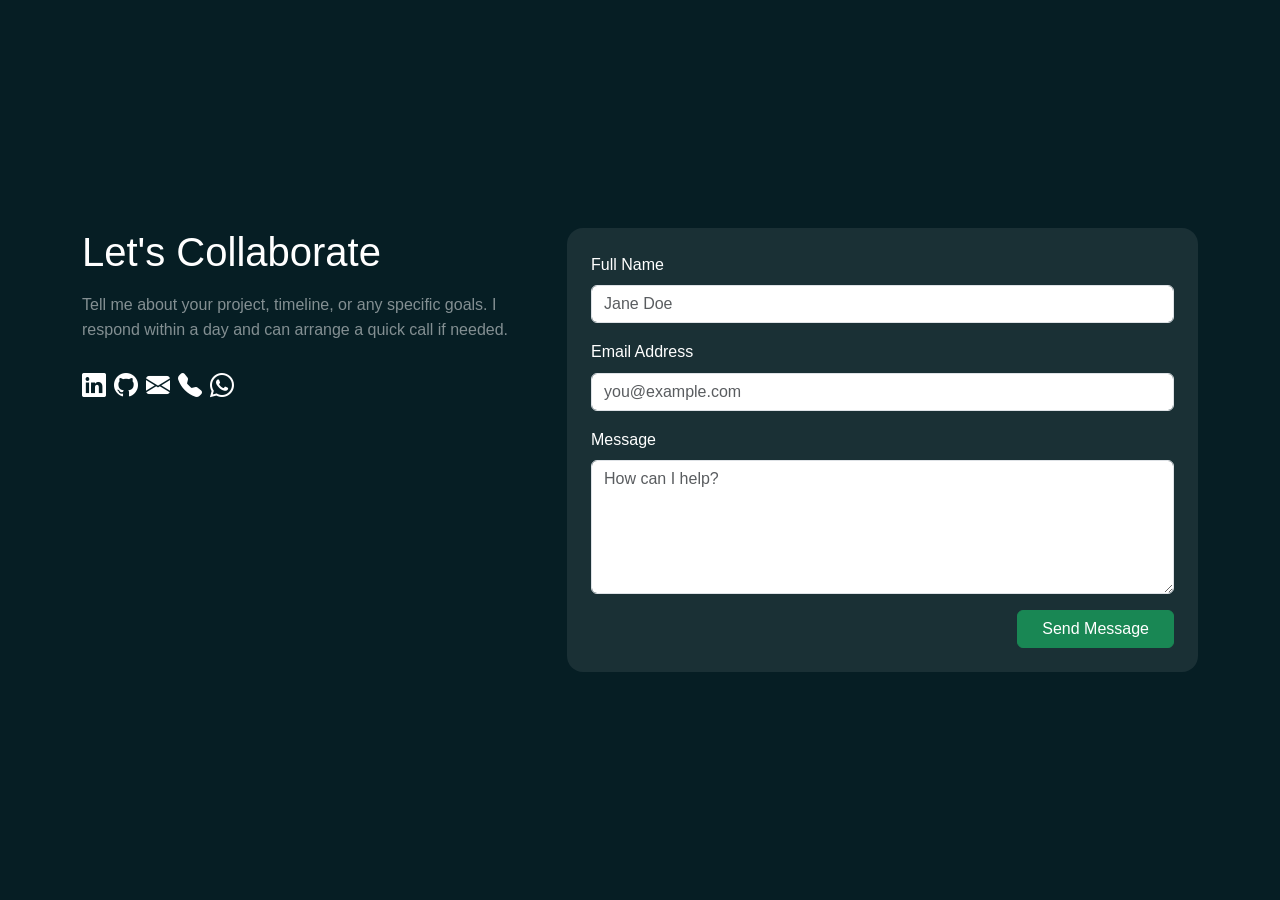
==== assets/contact_me.html @ d26e4d6d "Initial commit: Portfolio website with hero, about, skills, projects, and experience sections" ====
<!DOCTYPE html>
<html lang="en">

<head>
    <meta charset="UTF-8" />
    <meta name="viewport" content="width=device-width, initial-scale=1.0" />
    <title>Hire Me</title>
    <!-- Bootstrap CSS -->
    <link href="https://cdn.jsdelivr.net/npm/bootstrap@5.3.2/dist/css/bootstrap.min.css" rel="stylesheet">
    <!-- Font Awesome for icons -->
    <link rel="stylesheet" href="https://cdnjs.cloudflare.com/ajax/libs/font-awesome/6.4.0/css/all.min.css">
    <link href="https://fonts.googleapis.com/css2?family=Dancing+Script:wght@600&display=swap" rel="stylesheet">


    <!-- Custom CSS -->
    <link rel="stylesheet" href="css/style.css">
    <!-- linking custom fonts -->
    <link href="https://fonts.googleapis.com/css2?family=DM+Sans:wght@400;500;600;700&display=swap" rel="stylesheet">
    <link rel="stylesheet" href="https://cdn.jsdelivr.net/npm/bootstrap-icons@1.10.0/font/bootstrap-icons.css">
</head>

<body style="background-color: #061e24;">
    <div class="min-vh-100 d-flex align-items-center py-5">
        <div class="container">
            <div class="row g-5 text-white align-items-start">
                <div class="col-lg-5">
                    <h1 class="mb-3">Let's Collaborate</h1>
                    <p class="text-white-50 mb-4">Tell me about your project, timeline, or any specific goals. I respond within a day and can arrange a quick call if needed.</p>
                    <div class="d-flex flex-wrap align-items-center gap-2 fs-4">
                        <a href="https://www.linkedin.com/in/anyangu-majimbo-b30018235/" target="_blank" rel="noopener" class="text-white"><i class="bi bi-linkedin"></i></a>
                        <a href="https://github.com/anyangumajimbo" target="_blank" rel="noopener" class="text-white"><i class="bi bi-github"></i></a>
                        <a href="mailto:majimboanyangu50@gmail.com" class="text-white"><i class="bi bi-envelope-fill"></i></a>
                        <a href="tel:+33743624272" class="text-white"><i class="bi bi-telephone-fill"></i></a>
                        <a href="https://wa.me/33743624272" target="_blank" rel="noopener" class="text-white"><i class="bi bi-whatsapp"></i></a>
                    </div>
                </div>
                <div class="col-lg-7">
                    <form action="https://formspree.io/f/mdalnpbd" method="POST" class="p-4 rounded-4" style="background-color: rgba(255, 255, 255, 0.08);">
                        <div class="mb-3">
                            <label for="name" class="form-label">Full Name</label>
                            <input type="text" name="name" id="name" class="form-control" placeholder="Jane Doe" required>
                        </div>
                        <div class="mb-3">
                            <label for="email" class="form-label">Email Address</label>
                            <input type="email" name="email" id="email" class="form-control" placeholder="you@example.com" required>
                        </div>
                        <div class="mb-3">
                            <label for="message" class="form-label">Message</label>
                            <textarea name="message" id="message" rows="5" class="form-control" placeholder="How can I help?" required></textarea>
                        </div>
                        <div class="text-end">
                            <button type="submit" class="btn btn-success px-4">Send Message</button>
                        </div>
                    </form>
                </div>
            </div>
        </div>
    </div>
</body>

</html>
---- assets/css/style.css ----
/* Global variables and reset */
:root {
    --color-background: #f5f9fa;
    --color-surface: #ffffff;
    --color-text: #102329;
    --color-muted: #5f7178;
    --color-primary: #183036;
    --color-accent: #2d6a4f;
    --color-accent-light: #40916c;
    --color-border: rgba(16, 35, 41, 0.08);
    --color-section-alt: #f8f9fa;
    --color-footer: #061e24;
    --color-footer-bottom: #02191e;
    --gradient-hero: linear-gradient(rgba(24, 48, 54, 0.85), rgba(24, 48, 54, 0.85));
    --hero-image: url('https://images.unsplash.com/photo-1517694712202-14dd9538aa97?w=1600');
    --transition-base: all 0.3s ease;
    --max-content-width: 1140px;
}

* {
    box-sizing: border-box;
}

body {
    margin: 0;
    font-family: 'Inter', 'Segoe UI', Tahoma, sans-serif;
    background-color: var(--color-background);
    color: var(--color-text);
    line-height: 1.6;
    transition: var(--transition-base);
}

body.dark-theme {
    background-color: #071017;
    color: #d7e6ea;
    --color-surface: rgba(10, 20, 27, 0.9);
    --color-border: rgba(255, 255, 255, 0.08);
    --color-muted: #9ab6bc;
    --color-section-alt: rgba(4, 12, 17, 0.92);
    --color-footer: #01090f;
    --color-footer-bottom: #000509;
}

a {
    color: inherit;
    text-decoration: none;
    transition: color 0.2s ease;
}

a:hover,
.nav-link:hover {
    color: var(--color-accent-light);
}

img {
    max-width: 100%;
    display: block;
}

section {
    transition: background-color 0.2s ease;
}

.section-alt {
    background-color: var(--color-section-alt);
}

/* Theme toggle */
.theme-icon {
    position: fixed;
    top: 20px;
    right: 20px;
    display: flex;
    align-items: center;
    justify-content: center;
    width: 48px;
    height: 48px;
    border-radius: 50%;
    background: var(--color-surface);
    border: 1px solid var(--color-border);
    cursor: pointer;
    box-shadow: 0 8px 20px rgba(0, 0, 0, 0.08);
    z-index: 1100;
    transition: var(--transition-base);
}

.theme-icon .sun,
.theme-icon .moon {
    font-size: 1.15rem;
    transition: opacity 0.3s ease, transform 0.3s ease;
}

.theme-icon .moon {
    position: absolute;
    opacity: 0;
    transform: translateY(8px);
}

#theme-toggle:checked + .theme-icon .sun {
    opacity: 0;
    transform: translateY(-8px);
}

#theme-toggle:checked + .theme-icon .moon {
    opacity: 1;
    transform: translateY(0);
}

body.dark-theme .theme-icon {
    border-color: rgba(255, 255, 255, 0.08);
    box-shadow: 0 12px 24px rgba(0, 0, 0, 0.4);
}

/* Navbar */
.navbar-wrapper {
    position: sticky;
    top: 0;
    z-index: 1000;
    background: var(--color-surface);
    border-bottom: 1px solid var(--color-border);
    box-shadow: 0 6px 20px rgba(12, 24, 32, 0.08);
}

.navbar-wrapper .container {
    position: relative;
    padding-top: 0.9rem;
    padding-bottom: 0.9rem;
    max-width: var(--max-content-width);
}

.navbar-brand {
    font-family: 'Dancing Script', cursive;
    font-size: 1.8rem;
    color: var(--color-primary);
}

.hamburger {
    display: flex;
    align-items: center;
    justify-content: center;
    width: 44px;
    height: 44px;
    border-radius: 50%;
    cursor: pointer;
    color: var(--color-primary);
    transition: var(--transition-base);
}

.hamburger:hover {
    background: rgba(45, 106, 79, 0.08);
    color: var(--color-accent);
}

.nav-links {
    display: none;
    position: absolute;
    top: calc(100% + 12px);
    right: 0;
    background: var(--color-surface);
    border: 1px solid var(--color-border);
    border-radius: 16px;
    box-shadow: 0 20px 45px rgba(0, 0, 0, 0.12);
    padding: 1rem 1.2rem;
    min-width: 220px;
}

.nav-links ul {
    padding-left: 0;
    margin: 0;
    list-style: none;
}

.nav-links .nav-link {
    color: var(--color-text);
    font-weight: 500;
    position: relative;
}

.nav-links .nav-link::after {
    content: '';
    position: absolute;
    left: 0;
    bottom: -6px;
    width: 0;
    height: 2px;
    background: var(--color-accent);
    transition: width 0.2s ease;
}

.nav-links .nav-link:hover::after,
.nav-links .nav-link.active::after {
    width: 60%;
}

.nav-links .btn {
    font-weight: 600;
    border-radius: 999px;
    padding: 0.45rem 1.4rem;
}

/* Navbar styling for bright sections */
.navbar-wrapper.navbar-bright-section {
    background: var(--color-accent-light);
    border-bottom-color: rgba(255, 255, 255, 0.1);
    box-shadow: 0 6px 20px rgba(0, 0, 0, 0.15);
}

.navbar-wrapper.navbar-bright-section .navbar-brand,
.navbar-wrapper.navbar-bright-section .hamburger,
.navbar-wrapper.navbar-bright-section .nav-link {
    color: white;
}

.navbar-wrapper.navbar-bright-section .nav-link::after {
    background: rgba(255, 255, 255, 0.6);
}

.navbar-wrapper.navbar-bright-section .nav-link:hover,
.navbar-wrapper.navbar-bright-section .nav-link:hover::after {
    color: rgba(255, 255, 255, 0.9);
}

#nav-toggle:checked + nav .nav-links {
    display: block;
}

@media (min-width: 992px) {
    .hamburger {
        display: none;
    }

    .nav-links {
        position: static;
        display: block !important;
        background: transparent;
        border: none;
        box-shadow: none;
        padding: 0;
        min-width: initial;
    }

    .nav-links ul {
        flex-direction: row !important;
        gap: 1rem;
    }
}

/* Hero */
.hero {
    background: var(--gradient-hero), var(--hero-image) center center / cover no-repeat;
    min-height: 100vh;
    padding: 6rem 0;
    color: #ffffff;
}

.hero .container {
    max-width: var(--max-content-width);
}

.hero h3 {
    font-size: 2rem;
}

.hero p {
    max-width: 640px;
}

.animated-words {
  position: relative;
  height: 50px;
  overflow: hidden;
}

.animated-words .word {
  font-family: monospace;
  font-size: 2rem;
  font-weight: 700;
  color: var(--text-color, white);
  text-shadow: 0 0 8px #00c896, 0 0 16px #00c896, 0 0 24px #00c896;
  position: absolute;
  width: 100%;
  opacity: 0;
  transform: translateY(100%);
  animation: slideWords 15s infinite;
}

.animated-words .word:nth-child(1) {
  animation-delay: 0s;
}

.animated-words .word:nth-child(2) {
  animation-delay: 3s;
}

.animated-words .word:nth-child(3) {
  animation-delay: 6s;
}

.animated-words .word:nth-child(4) {
  animation-delay: 9s;
}

.animated-words .word:nth-child(5) {
  animation-delay: 12s;
}

@keyframes slideWords {
  0% {
    opacity: 0;
    transform: translateY(100%);
  }

  10% {
    opacity: 1;
    transform: translateY(0);
  }

  20% {
    opacity: 1;
    transform: translateY(0);
  }

  30% {
    opacity: 0;
    transform: translateY(-100%);
  }

  100% {
    opacity: 0;
    transform: translateY(-100%);
  }
}

@media (max-width: 768px) {
    .animated-words {
        text-align: left !important;
    }
}

.btn-hire-me {
    background: var(--color-accent);
    border: none;
    color: #ffffff !important;
    border-radius: 999px;
    padding: 0.75rem 1.8rem;
    font-weight: 600;
    box-shadow: 0 18px 45px rgba(45, 106, 79, 0.28);
    transition: transform 0.2s ease, box-shadow 0.2s ease;
}

.btn-hire-me:hover {
    transform: translateY(-3px);
    box-shadow: 0 20px 50px rgba(45, 106, 79, 0.35);
}

.transparent-btn {
    border-radius: 999px;
    padding: 0.75rem 1.8rem;
    border: 2px solid rgba(255, 255, 255, 0.65);
    color: #ffffff;
    font-weight: 600;
    transition: var(--transition-base);
}

.transparent-btn:hover {
    background: rgba(255, 255, 255, 0.15);
}

.location-badge {
    background: rgba(255, 255, 255, 0.18);
    border: 1px solid rgba(255, 255, 255, 0.24);
    border-radius: 16px;
    max-width: 360px;
    margin: 0 auto;
    color: #ffffff;
}

.backdrop-blur {
    backdrop-filter: blur(16px);
}

/* About */
.about-image-wrapper {
    background: var(--color-surface);
    border: 1px solid var(--color-border);
    border-radius: 24px;
    box-shadow: 0 12px 35px rgba(12, 24, 32, 0.08);
}

.about-profile-image {
  border-radius: 50%;
  width: 100%;
  max-width: 300px;
  height: 300px;
  object-fit: cover;
  box-shadow: 0 10px 40px rgba(0, 0, 0, 0.1);
  display: block;
  margin: 0 auto;
}

/* Cards */
.education-card,
.skills-card,
.project-card,
.experience-card,
.language-card,
.location-badge,
.about-image-wrapper {
    transition: var(--transition-base);
}

.education-card,
.skills-card,
.project-card,
.experience-card,
.language-card {
    background: var(--color-surface);
    border-radius: 20px;
    border: 1px solid var(--color-border);
    box-shadow: 0 16px 45px rgba(12, 24, 32, 0.08);
}

.education-card:hover,
.skills-card:hover,
.project-card:hover,
.experience-card:hover,
.language-card:hover {
    transform: translateY(-6px);
    box-shadow: 0 24px 55px rgba(12, 24, 32, 0.12);
}

.small {
    color: var(--color-muted) !important;
}

/* Skills */
.progress {
    height: 8px;
    background: rgba(45, 106, 79, 0.08);
    border-radius: 999px;
    overflow: hidden;
}

.progress-bar {
    border-radius: 999px;
}

.progress-90 { width: 90%; }
.progress-88 { width: 88%; }
.progress-85 { width: 85%; }
.progress-78 { width: 78%; }
.progress-75 { width: 75%; }
.progress-73 { width: 73%; }
.progress-72 { width: 72%; }
.progress-70 { width: 70%; }

.skill-tags {
    display: flex;
    flex-wrap: wrap;
    gap: 0.6rem;
}

.skill-tags .badge {
    background: rgba(45, 106, 79, 0.1) !important;
    color: var(--color-primary);
    padding: 0.45rem 0.9rem;
    border-radius: 999px;
    font-weight: 500;
}

/* Projects */
.project-card .badge {
    font-weight: 600;
    padding: 0.35rem 0.7rem;
    border-radius: 999px;
}

.project-card h4,
.project-card p {
    color: var(--color-text);
}

/* Experience */
.experience-card {
    border-left: 6px solid rgba(45, 106, 79, 0.2);
}

/* Languages */
.language-card {
    text-align: center;
}

.language-card i {
    display: inline-block;
    margin-bottom: 1rem;
}

/* CTA */
.cta-section {
    background-color: #2d6a4f;
    color: #ffffff;
}

body.dark-theme .cta-section {
    background-color: rgba(45, 106, 79, 0.85);
}

/* Footer */
.footer {
    background-color: var(--color-footer);
}

.footer-bottom {
    background-color: var(--color-footer-bottom);
}

.footer h4,
.footer p,
.footer a {
    color: #ffffff;
    opacity: 0.92;
}

.footer .social-icons a {
    transition: transform 0.2s ease, opacity 0.2s ease;
}

.footer .social-icons a:hover {
    transform: translateY(-4px);
    opacity: 1;
}

/* Utilities */
ul {
    padding-left: 1.2rem;
}

@media (max-width: 991.98px) {
    .hero {
        padding: 5rem 0 4rem;
        text-align: center;
    }

    .hero .container {
        text-align: center;
    }

    .location-badge {
        margin-top: 2rem;
    }
}

@media (max-width: 575.98px) {
    .theme-icon {
        top: 16px;
        right: 16px;
        width: 42px;
        height: 42px;
    }

    .hero {
        padding-top: 4.5rem;
    }

    .nav-links {
        width: calc(100vw - 3rem);
    }
}

/* Dark theme specific adjustments */
body.dark-theme .navbar-wrapper {
    background: rgba(7, 18, 24, 0.92);
    box-shadow: 0 12px 30px rgba(0, 0, 0, 0.45);
}

body.dark-theme .nav-links {
    background: rgba(5, 15, 21, 0.98);
    border-color: rgba(255, 255, 255, 0.08);
}

body.dark-theme .nav-link {
    color: #d7e6ea;
}

body.dark-theme .education-card,
body.dark-theme .skills-card,
body.dark-theme .project-card,
body.dark-theme .experience-card,
body.dark-theme .language-card {
    background: rgba(8, 18, 24, 0.92);
    box-shadow: 0 20px 45px rgba(0, 0, 0, 0.42);
}

body.dark-theme .skill-tags .badge {
    background: rgba(64, 145, 108, 0.22) !important;
    color: #d7e6ea;
}

body.dark-theme .small,
body.dark-theme .text-muted {
    color: #a5bdc2 !important;
}
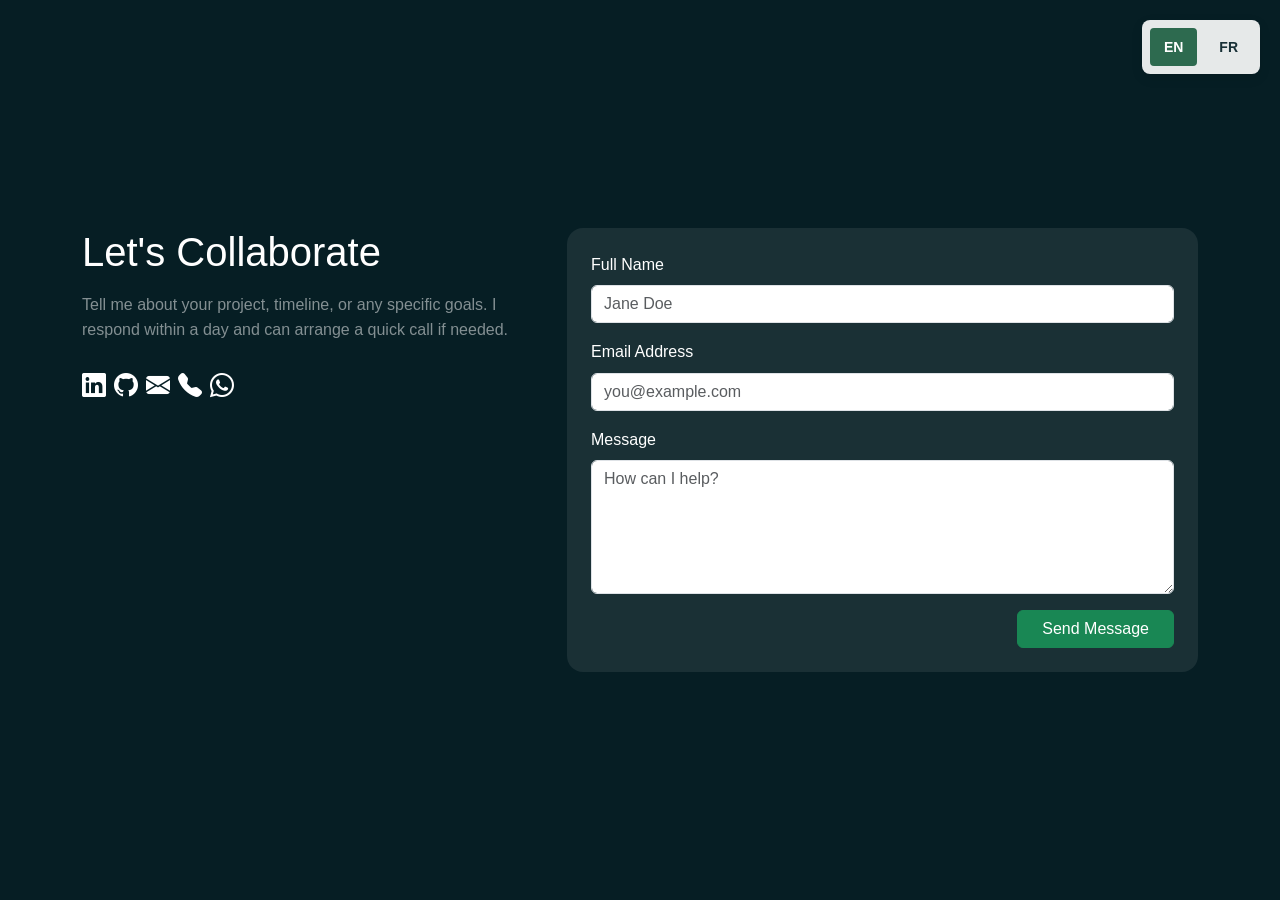
==== commit 8fe64677: "feat: finalize French translation for all portfolio sections with language toggle and persistent pre" ====
--- a/assets/contact_me.html
+++ b/assets/contact_me.html
@@ -1,61 +1,258 @@
-<!DOCTYPE html>
+<!doctype html>
 <html lang="en">
-
-<head>
+  <head>
     <meta charset="UTF-8" />
     <meta name="viewport" content="width=device-width, initial-scale=1.0" />
     <title>Hire Me</title>
     <!-- Bootstrap CSS -->
-    <link href="https://cdn.jsdelivr.net/npm/bootstrap@5.3.2/dist/css/bootstrap.min.css" rel="stylesheet">
+    <link
+      href="https://cdn.jsdelivr.net/npm/bootstrap@5.3.2/dist/css/bootstrap.min.css"
+      rel="stylesheet"
+    />
     <!-- Font Awesome for icons -->
-    <link rel="stylesheet" href="https://cdnjs.cloudflare.com/ajax/libs/font-awesome/6.4.0/css/all.min.css">
-    <link href="https://fonts.googleapis.com/css2?family=Dancing+Script:wght@600&display=swap" rel="stylesheet">
-
+    <link
+      rel="stylesheet"
+      href="https://cdnjs.cloudflare.com/ajax/libs/font-awesome/6.4.0/css/all.min.css"
+    />
+    <link
+      href="https://fonts.googleapis.com/css2?family=Dancing+Script:wght@600&display=swap"
+      rel="stylesheet"
+    />
 
     <!-- Custom CSS -->
-    <link rel="stylesheet" href="css/style.css">
+    <link rel="stylesheet" href="css/style.css" />
     <!-- linking custom fonts -->
-    <link href="https://fonts.googleapis.com/css2?family=DM+Sans:wght@400;500;600;700&display=swap" rel="stylesheet">
-    <link rel="stylesheet" href="https://cdn.jsdelivr.net/npm/bootstrap-icons@1.10.0/font/bootstrap-icons.css">
-</head>
-
-<body style="background-color: #061e24;">
+    <link
+      href="https://fonts.googleapis.com/css2?family=DM+Sans:wght@400;500;600;700&display=swap"
+      rel="stylesheet"
+    />
+    <link
+      rel="stylesheet"
+      href="https://cdn.jsdelivr.net/npm/bootstrap-icons@1.10.0/font/bootstrap-icons.css"
+    />
+    <!-- Language Switcher -->
+    <style>
+      .language-switcher {
+        position: fixed;
+        top: 20px;
+        right: 20px;
+        z-index: 999;
+        display: flex;
+        gap: 8px;
+        background: rgba(255, 255, 255, 0.9);
+        padding: 8px;
+        border-radius: 8px;
+        box-shadow: 0 4px 12px rgba(0, 0, 0, 0.1);
+      }
+      .lang-btn {
+        padding: 6px 12px;
+        border: 2px solid transparent;
+        background: transparent;
+        color: #183036;
+        cursor: pointer;
+        border-radius: 4px;
+        font-weight: 600;
+        font-size: 14px;
+      }
+      .lang-btn.active {
+        background: #2d6a4f;
+        color: white;
+      }
+    </style>
+  </head>
+
+  <body style="background-color: #061e24">
+    <!-- Language Switcher -->
+    <div class="language-switcher">
+      <button
+        class="lang-btn active"
+        data-lang="en"
+        onclick="changeLanguage('en')"
+        title="English"
+      >
+        EN
+      </button>
+      <button
+        class="lang-btn"
+        data-lang="fr"
+        onclick="changeLanguage('fr')"
+        title="Français"
+      >
+        FR
+      </button>
+    </div>
     <div class="min-vh-100 d-flex align-items-center py-5">
-        <div class="container">
-            <div class="row g-5 text-white align-items-start">
-                <div class="col-lg-5">
-                    <h1 class="mb-3">Let's Collaborate</h1>
-                    <p class="text-white-50 mb-4">Tell me about your project, timeline, or any specific goals. I respond within a day and can arrange a quick call if needed.</p>
-                    <div class="d-flex flex-wrap align-items-center gap-2 fs-4">
-                        <a href="https://www.linkedin.com/in/anyangu-majimbo-b30018235/" target="_blank" rel="noopener" class="text-white"><i class="bi bi-linkedin"></i></a>
-                        <a href="https://github.com/anyangumajimbo" target="_blank" rel="noopener" class="text-white"><i class="bi bi-github"></i></a>
-                        <a href="mailto:majimboanyangu50@gmail.com" class="text-white"><i class="bi bi-envelope-fill"></i></a>
-                        <a href="tel:+33743624272" class="text-white"><i class="bi bi-telephone-fill"></i></a>
-                        <a href="https://wa.me/33743624272" target="_blank" rel="noopener" class="text-white"><i class="bi bi-whatsapp"></i></a>
-                    </div>
-                </div>
-                <div class="col-lg-7">
-                    <form action="https://formspree.io/f/mdalnpbd" method="POST" class="p-4 rounded-4" style="background-color: rgba(255, 255, 255, 0.08);">
-                        <div class="mb-3">
-                            <label for="name" class="form-label">Full Name</label>
-                            <input type="text" name="name" id="name" class="form-control" placeholder="Jane Doe" required>
-                        </div>
-                        <div class="mb-3">
-                            <label for="email" class="form-label">Email Address</label>
-                            <input type="email" name="email" id="email" class="form-control" placeholder="you@example.com" required>
-                        </div>
-                        <div class="mb-3">
-                            <label for="message" class="form-label">Message</label>
-                            <textarea name="message" id="message" rows="5" class="form-control" placeholder="How can I help?" required></textarea>
-                        </div>
-                        <div class="text-end">
-                            <button type="submit" class="btn btn-success px-4">Send Message</button>
-                        </div>
-                    </form>
-                </div>
+      <div class="container">
+        <div class="row g-5 text-white align-items-start">
+          <div class="col-lg-5">
+            <h1 class="mb-3" data-i18n="contact-title">Let's Collaborate</h1>
+            <p class="text-white-50 mb-4" data-i18n="contact-desc">
+              Tell me about your project, timeline, or any specific goals. I
+              respond within a day and can arrange a quick call if needed.
+            </p>
+            <div class="d-flex flex-wrap align-items-center gap-2 fs-4">
+              <a
+                href="https://www.linkedin.com/in/anyangu-majimbo-b30018235/"
+                target="_blank"
+                rel="noopener"
+                class="text-white"
+                ><i class="bi bi-linkedin"></i
+              ></a>
+              <a
+                href="https://github.com/anyangumajimbo"
+                target="_blank"
+                rel="noopener"
+                class="text-white"
+                ><i class="bi bi-github"></i
+              ></a>
+              <a href="mailto:majimboanyangu50@gmail.com" class="text-white"
+                ><i class="bi bi-envelope-fill"></i
+              ></a>
+              <a href="tel:+33743624272" class="text-white"
+                ><i class="bi bi-telephone-fill"></i
+              ></a>
+              <a
+                href="https://wa.me/33743624272"
+                target="_blank"
+                rel="noopener"
+                class="text-white"
+                ><i class="bi bi-whatsapp"></i
+              ></a>
             </div>
+          </div>
+          <div class="col-lg-7">
+            <form
+              action="https://formspree.io/f/mdalnpbd"
+              method="POST"
+              class="p-4 rounded-4"
+              style="background-color: rgba(255, 255, 255, 0.08)"
+            >
+              <div class="mb-3">
+                <label
+                  for="name"
+                  class="form-label"
+                  data-i18n="contact-form-name"
+                  >Full Name</label
+                >
+                <input
+                  type="text"
+                  name="name"
+                  id="name"
+                  class="form-control"
+                  data-placeholder="contact-form-name-placeholder"
+                  placeholder="Jane Doe"
+                  required
+                />
+              </div>
+              <div class="mb-3">
+                <label
+                  for="email"
+                  class="form-label"
+                  data-i18n="contact-form-email"
+                  >Email Address</label
+                >
+                <input
+                  type="email"
+                  name="email"
+                  id="email"
+                  class="form-control"
+                  data-placeholder="contact-form-email-placeholder"
+                  placeholder="you@example.com"
+                  required
+                />
+              </div>
+              <div class="mb-3">
+                <label
+                  for="message"
+                  class="form-label"
+                  data-i18n="contact-form-message"
+                  >Message</label
+                >
+                <textarea
+                  name="message"
+                  id="message"
+                  rows="5"
+                  class="form-control"
+                  data-placeholder="contact-form-message-placeholder"
+                  placeholder="How can I help?"
+                  required
+                ></textarea>
+              </div>
+              <div class="text-end">
+                <button
+                  type="submit"
+                  class="btn btn-success px-4"
+                  data-i18n="contact-form-submit"
+                >
+                  Send Message
+                </button>
+              </div>
+            </form>
+          </div>
         </div>
+      </div>
     </div>
-</body>
-
-</html>+    <script src="../assets/js/translations.js"></script>
+    <script>
+      // Language Switcher for Contact Page
+      (function () {
+        let currentLanguage =
+          localStorage.getItem("language-preference") || "en";
+
+        if (document.readyState === "loading") {
+          document.addEventListener("DOMContentLoaded", initializeLanguage);
+        } else {
+          initializeLanguage();
+        }
+
+        function initializeLanguage() {
+          setLanguage(currentLanguage);
+          updateLanguageSwitcher();
+        }
+
+        function setLanguage(lang) {
+          currentLanguage = lang;
+          localStorage.setItem("language-preference", lang);
+          updateAllTranslations(lang);
+          updateLanguageSwitcher();
+          document.documentElement.lang = lang;
+        }
+
+        function updateAllTranslations(lang) {
+          const elements = document.querySelectorAll("[data-i18n]");
+          elements.forEach((element) => {
+            const key = element.getAttribute("data-i18n");
+            if (translations && translations[lang] && translations[lang][key]) {
+              const text = translations[lang][key];
+              element.textContent = text;
+            }
+          });
+
+          // Update placeholders
+          const placeholderElements =
+            document.querySelectorAll("[data-placeholder]");
+          placeholderElements.forEach((element) => {
+            const key = element.getAttribute("data-placeholder");
+            if (translations && translations[lang] && translations[lang][key]) {
+              element.placeholder = translations[lang][key];
+            }
+          });
+        }
+
+        function updateLanguageSwitcher() {
+          const langButtons = document.querySelectorAll(".lang-btn");
+          langButtons.forEach((btn) => {
+            btn.classList.remove("active");
+            if (btn.getAttribute("data-lang") === currentLanguage) {
+              btn.classList.add("active");
+            }
+          });
+        }
+
+        window.changeLanguage = function (lang) {
+          setLanguage(lang);
+        };
+      })();
+    </script>
+  </body>
+</html>
--- a/assets/css/style.css
+++ b/assets/css/style.css
@@ -600,3 +600,64 @@
 body.dark-theme .text-muted {
     color: #a5bdc2 !important;
 }
+
+/* Language Switcher Styles */
+.language-switcher {
+    position: fixed;
+    top: 80px;
+    right: 20px;
+    z-index: 999;
+    display: flex;
+    gap: 8px;
+    background: rgba(255, 255, 255, 0.9);
+    padding: 8px;
+    border-radius: 8px;
+    box-shadow: 0 4px 12px rgba(0, 0, 0, 0.1);
+    transition: all 0.3s ease;
+}
+
+.language-switcher:hover {
+    box-shadow: 0 6px 16px rgba(0, 0, 0, 0.15);
+}
+
+.lang-btn {
+    padding: 6px 12px;
+    border: 2px solid transparent;
+    background: transparent;
+    color: #183036;
+    cursor: pointer;
+    border-radius: 4px;
+    font-weight: 600;
+    font-size: 14px;
+    transition: all 0.2s ease;
+}
+
+.lang-btn:hover {
+    background: rgba(45, 106, 79, 0.1);
+    color: #2d6a4f;
+}
+
+.lang-btn.active {
+    background: #2d6a4f;
+    color: white;
+    border-color: #2d6a4f;
+}
+
+body.dark-theme .language-switcher {
+    background: rgba(10, 20, 27, 0.95);
+    box-shadow: 0 4px 12px rgba(0, 0, 0, 0.3);
+}
+
+body.dark-theme .lang-btn {
+    color: #d7e6ea;
+}
+
+body.dark-theme .lang-btn:hover {
+    background: rgba(64, 145, 108, 0.2);
+    color: #40916c;
+}
+
+body.dark-theme .lang-btn.active {
+    background: #2d6a4f;
+    color: white;
+}
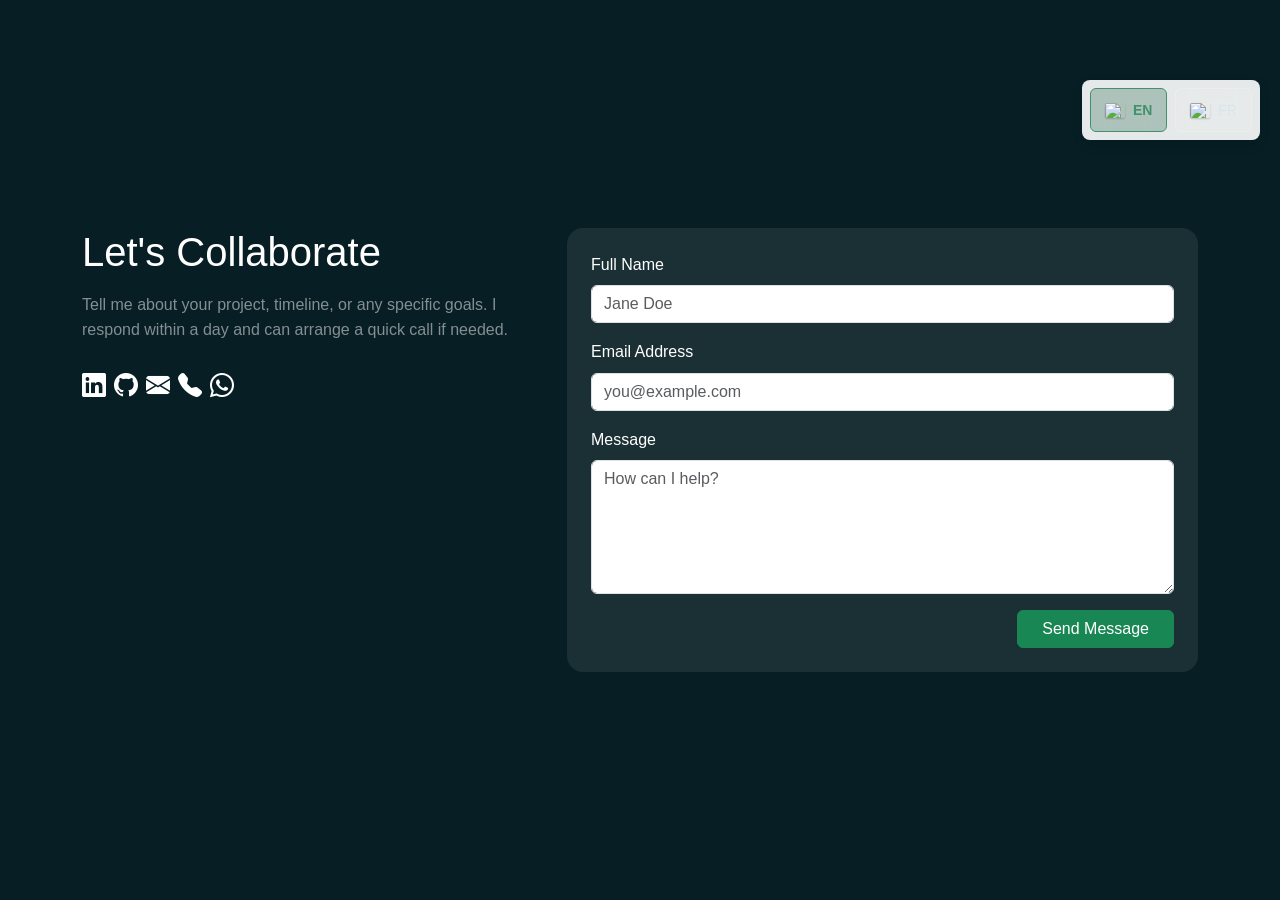
==== commit f2a519d4: "feat: upgrade language toggle with professional flag buttons and glassmorphism design" ====
--- a/assets/contact_me.html
+++ b/assets/contact_me.html
@@ -30,55 +30,18 @@
       rel="stylesheet"
       href="https://cdn.jsdelivr.net/npm/bootstrap-icons@1.10.0/font/bootstrap-icons.css"
     />
-    <!-- Language Switcher -->
-    <style>
-      .language-switcher {
-        position: fixed;
-        top: 20px;
-        right: 20px;
-        z-index: 999;
-        display: flex;
-        gap: 8px;
-        background: rgba(255, 255, 255, 0.9);
-        padding: 8px;
-        border-radius: 8px;
-        box-shadow: 0 4px 12px rgba(0, 0, 0, 0.1);
-      }
-      .lang-btn {
-        padding: 6px 12px;
-        border: 2px solid transparent;
-        background: transparent;
-        color: #183036;
-        cursor: pointer;
-        border-radius: 4px;
-        font-weight: 600;
-        font-size: 14px;
-      }
-      .lang-btn.active {
-        background: #2d6a4f;
-        color: white;
-      }
-    </style>
   </head>
 
   <body style="background-color: #061e24">
     <!-- Language Switcher -->
     <div class="language-switcher">
-      <button
-        class="lang-btn active"
-        data-lang="en"
-        onclick="changeLanguage('en')"
-        title="English"
-      >
-        EN
+      <button class="lang-btn active" data-lang="en" onclick="changeLanguage('en')" title="English">
+        <img src="https://flagcdn.com/w40/gb.png" alt="English flag">
+        <span>EN</span>
       </button>
-      <button
-        class="lang-btn"
-        data-lang="fr"
-        onclick="changeLanguage('fr')"
-        title="Français"
-      >
-        FR
+      <button class="lang-btn" data-lang="fr" onclick="changeLanguage('fr')" title="Français">
+        <img src="https://flagcdn.com/w40/fr.png" alt="French flag">
+        <span>FR</span>
       </button>
     </div>
     <div class="min-vh-100 d-flex align-items-center py-5">
--- a/assets/css/style.css
+++ b/assets/css/style.css
@@ -621,43 +621,61 @@
 }
 
 .lang-btn {
-    padding: 6px 12px;
-    border: 2px solid transparent;
-    background: transparent;
-    color: #183036;
+    display: flex;
+    align-items: center;
+    gap: 8px;
+    padding: 10px 14px;
+    border: 1px solid rgba(255,255,255,0.2);
+    background: rgba(255,255,255,0.05);
+    color: #d7e6ea;
     cursor: pointer;
-    border-radius: 4px;
-    font-weight: 600;
+    border-radius: 6px;
+    font-weight: 500;
     font-size: 14px;
     transition: all 0.2s ease;
+    backdrop-filter: blur(10px);
+}
+
+.lang-btn img {
+    width: 20px;
+    height: 15px;
+    border-radius: 2px;
+    box-shadow: 0 1px 2px rgba(0,0,0,0.2);
 }
 
 .lang-btn:hover {
-    background: rgba(45, 106, 79, 0.1);
-    color: #2d6a4f;
+    background: rgba(255,255,255,0.1);
+    border-color: rgba(45, 106, 79, 0.5);
+    color: #40916c;
 }
 
 .lang-btn.active {
-    background: #2d6a4f;
-    color: white;
-    border-color: #2d6a4f;
+    background: rgba(45, 106, 79, 0.3);
+    border-color: #40916c;
+    color: #40916c;
+    font-weight: 600;
 }
 
 body.dark-theme .language-switcher {
-    background: rgba(10, 20, 27, 0.95);
+    background: rgba(10, 20, 27, 0.7);
     box-shadow: 0 4px 12px rgba(0, 0, 0, 0.3);
+    backdrop-filter: blur(10px);
 }
 
 body.dark-theme .lang-btn {
     color: #d7e6ea;
+    background: rgba(255,255,255,0.05);
+    border-color: rgba(255,255,255,0.1);
 }
 
 body.dark-theme .lang-btn:hover {
-    background: rgba(64, 145, 108, 0.2);
+    background: rgba(64, 145, 108, 0.15);
+    border-color: rgba(64, 145, 108, 0.5);
     color: #40916c;
 }
 
 body.dark-theme .lang-btn.active {
-    background: #2d6a4f;
-    color: white;
-}
+    background: rgba(45, 106, 79, 0.3);
+    border-color: #40916c;
+    color: #40916c;
+}
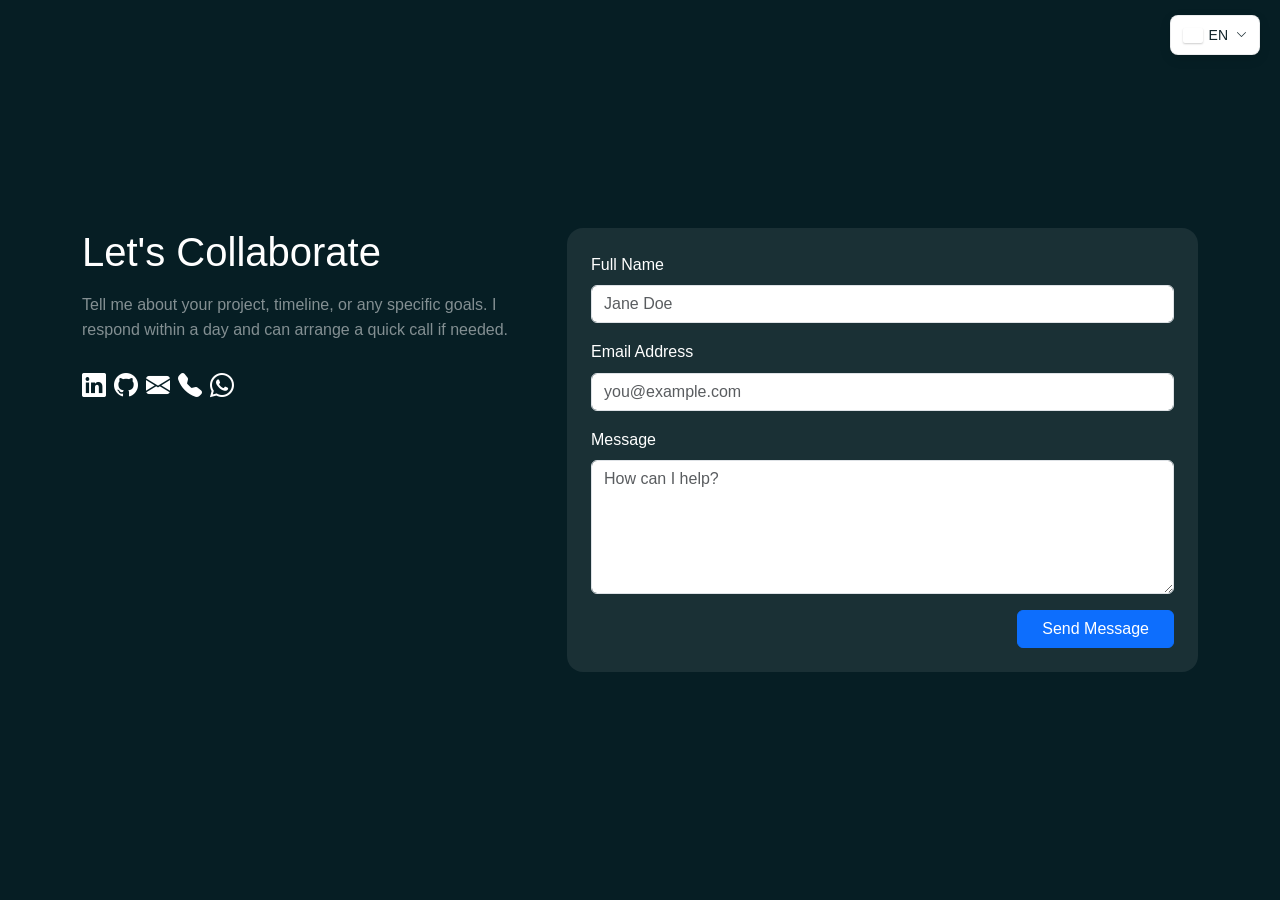
==== commit cdf5aa94: "refactor: redesign language switcher UI and update color scheme - Convert language switcher from inl" ====
--- a/assets/contact_me.html
+++ b/assets/contact_me.html
@@ -30,19 +30,33 @@
       rel="stylesheet"
       href="https://cdn.jsdelivr.net/npm/bootstrap-icons@1.10.0/font/bootstrap-icons.css"
     />
+
+    <style>
+  .language-switcher {
+    top: 15px;
+  }
+</style>
+
   </head>
 
   <body style="background-color: #061e24">
     <!-- Language Switcher -->
-    <div class="language-switcher">
-      <button class="lang-btn active" data-lang="en" onclick="changeLanguage('en')" title="English">
-        <img src="https://flagcdn.com/w40/gb.png" alt="English flag">
-        <span>EN</span>
+    <div class="language-switcher" id="language-switcher">
+      <button class="lang-toggle-btn" id="lang-toggle-btn">
+        <img src="https://flagcdn.com/w40/gb.png" alt="" id="lang-current-flag">
+        <span id="lang-current-label">EN</span>
+        <i class="bi bi-chevron-down lang-chevron"></i>
       </button>
-      <button class="lang-btn" data-lang="fr" onclick="changeLanguage('fr')" title="Français">
-        <img src="https://flagcdn.com/w40/fr.png" alt="French flag">
-        <span>FR</span>
-      </button>
+      <div class="lang-dropdown" id="lang-dropdown">
+        <button class="lang-option" data-lang="en">
+          <img src="https://flagcdn.com/w40/gb.png" alt="English">
+          <span>EN - English</span>
+        </button>
+        <button class="lang-option" data-lang="fr">
+          <img src="https://flagcdn.com/w40/fr.png" alt="Français">
+          <span>FR - Français</span>
+        </button>
+      </div>
     </div>
     <div class="min-vh-100 d-flex align-items-center py-5">
       <div class="container">
@@ -144,7 +158,7 @@
               <div class="text-end">
                 <button
                   type="submit"
-                  class="btn btn-success px-4"
+                  class="btn btn-primary px-4"
                   data-i18n="contact-form-submit"
                 >
                   Send Message
@@ -157,64 +171,81 @@
     </div>
     <script src="../assets/js/translations.js"></script>
     <script>
-      // Language Switcher for Contact Page
       (function () {
-        let currentLanguage =
-          localStorage.getItem("language-preference") || "en";
-
-        if (document.readyState === "loading") {
-          document.addEventListener("DOMContentLoaded", initializeLanguage);
+        const langData = {
+          en: { flag: 'https://flagcdn.com/w40/gb.png', label: 'EN' },
+          fr: { flag: 'https://flagcdn.com/w40/fr.png', label: 'FR' }
+        };
+
+        let currentLanguage = localStorage.getItem('language-preference') || 'en';
+
+        if (document.readyState === 'loading') {
+          document.addEventListener('DOMContentLoaded', init);
         } else {
-          initializeLanguage();
-        }
-
-        function initializeLanguage() {
+          init();
+        }
+
+        function init() {
           setLanguage(currentLanguage);
-          updateLanguageSwitcher();
+
+          const toggleBtn = document.getElementById('lang-toggle-btn');
+          const switcher = document.getElementById('language-switcher');
+
+          if (toggleBtn) {
+            toggleBtn.addEventListener('click', function (e) {
+              e.stopPropagation();
+              switcher.classList.toggle('open');
+            });
+          }
+
+          document.querySelectorAll('.lang-option').forEach(function (btn) {
+            btn.addEventListener('click', function () {
+              setLanguage(btn.getAttribute('data-lang'));
+              switcher.classList.remove('open');
+            });
+          });
+
+          document.addEventListener('click', function (e) {
+            if (switcher && !switcher.contains(e.target)) {
+              switcher.classList.remove('open');
+            }
+          });
         }
 
         function setLanguage(lang) {
           currentLanguage = lang;
-          localStorage.setItem("language-preference", lang);
+          localStorage.setItem('language-preference', lang);
           updateAllTranslations(lang);
-          updateLanguageSwitcher();
+          updateSwitcherUI();
           document.documentElement.lang = lang;
         }
 
         function updateAllTranslations(lang) {
-          const elements = document.querySelectorAll("[data-i18n]");
-          elements.forEach((element) => {
-            const key = element.getAttribute("data-i18n");
+          document.querySelectorAll('[data-i18n]').forEach(function (element) {
+            const key = element.getAttribute('data-i18n');
             if (translations && translations[lang] && translations[lang][key]) {
-              const text = translations[lang][key];
-              element.textContent = text;
+              element.textContent = translations[lang][key];
             }
           });
 
-          // Update placeholders
-          const placeholderElements =
-            document.querySelectorAll("[data-placeholder]");
-          placeholderElements.forEach((element) => {
-            const key = element.getAttribute("data-placeholder");
+          document.querySelectorAll('[data-placeholder]').forEach(function (element) {
+            const key = element.getAttribute('data-placeholder');
             if (translations && translations[lang] && translations[lang][key]) {
               element.placeholder = translations[lang][key];
             }
           });
         }
 
-        function updateLanguageSwitcher() {
-          const langButtons = document.querySelectorAll(".lang-btn");
-          langButtons.forEach((btn) => {
-            btn.classList.remove("active");
-            if (btn.getAttribute("data-lang") === currentLanguage) {
-              btn.classList.add("active");
-            }
-          });
-        }
-
-        window.changeLanguage = function (lang) {
-          setLanguage(lang);
-        };
+        function updateSwitcherUI() {
+          const flagEl = document.getElementById('lang-current-flag');
+          const labelEl = document.getElementById('lang-current-label');
+          if (flagEl) flagEl.src = langData[currentLanguage].flag;
+          if (labelEl) labelEl.textContent = langData[currentLanguage].label;
+
+          document.querySelectorAll('.lang-option').forEach(function (btn) {
+            btn.classList.toggle('active', btn.getAttribute('data-lang') === currentLanguage);
+          });
+        }
       })();
     </script>
   </body>
--- a/assets/css/style.css
+++ b/assets/css/style.css
@@ -4,9 +4,9 @@
     --color-surface: #ffffff;
     --color-text: #102329;
     --color-muted: #5f7178;
-    --color-primary: #183036;
-    --color-accent: #2d6a4f;
-    --color-accent-light: #40916c;
+    --color-primary: #1e3a5f;
+    --color-accent: #2563eb;
+    --color-accent-light: #3b82f6;
     --color-border: rgba(16, 35, 41, 0.08);
     --color-section-alt: #f8f9fa;
     --color-footer: #061e24;
@@ -21,8 +21,14 @@
     box-sizing: border-box;
 }
 
+html {
+    overflow-x: clip;
+}
+
 body {
     margin: 0;
+    overflow-x: clip;
+    max-width: 100%;
     font-family: 'Inter', 'Segoe UI', Tahoma, sans-serif;
     background-color: var(--color-background);
     color: var(--color-text);
@@ -67,20 +73,16 @@
 
 /* Theme toggle */
 .theme-icon {
-    position: fixed;
-    top: 20px;
-    right: 20px;
     display: flex;
     align-items: center;
     justify-content: center;
-    width: 48px;
-    height: 48px;
+    width: 40px;
+    height: 40px;
     border-radius: 50%;
     background: var(--color-surface);
     border: 1px solid var(--color-border);
     cursor: pointer;
-    box-shadow: 0 8px 20px rgba(0, 0, 0, 0.08);
-    z-index: 1100;
+    box-shadow: 0 4px 12px rgba(0, 0, 0, 0.06);
     transition: var(--transition-base);
 }
 
@@ -147,7 +149,7 @@
 }
 
 .hamburger:hover {
-    background: rgba(45, 106, 79, 0.08);
+    background: rgba(37, 99, 235, 0.08);
     color: var(--color-accent);
 }
 
@@ -215,6 +217,10 @@
     background: rgba(255, 255, 255, 0.6);
 }
 
+.navbar-wrapper.navbar-bright-section .nav-links .nav-link {
+    color: var(--color-text);
+}
+
 .navbar-wrapper.navbar-bright-section .nav-link:hover,
 .navbar-wrapper.navbar-bright-section .nav-link:hover::after {
     color: rgba(255, 255, 255, 0.9);
@@ -276,7 +282,7 @@
   font-size: 2rem;
   font-weight: 700;
   color: var(--text-color, white);
-  text-shadow: 0 0 8px #00c896, 0 0 16px #00c896, 0 0 24px #00c896;
+  text-shadow: 0 0 8px #2563eb, 0 0 16px #2563eb, 0 0 24px #2563eb;
   position: absolute;
   width: 100%;
   opacity: 0;
@@ -344,13 +350,13 @@
     border-radius: 999px;
     padding: 0.75rem 1.8rem;
     font-weight: 600;
-    box-shadow: 0 18px 45px rgba(45, 106, 79, 0.28);
+    box-shadow: 0 18px 45px rgba(37, 99, 235, 0.28);
     transition: transform 0.2s ease, box-shadow 0.2s ease;
 }
 
 .btn-hire-me:hover {
     transform: translateY(-3px);
-    box-shadow: 0 20px 50px rgba(45, 106, 79, 0.35);
+    box-shadow: 0 20px 50px rgba(37, 99, 235, 0.35);
 }
 
 .transparent-btn {
@@ -436,7 +442,7 @@
 /* Skills */
 .progress {
     height: 8px;
-    background: rgba(45, 106, 79, 0.08);
+    background: rgba(37, 99, 235, 0.08);
     border-radius: 999px;
     overflow: hidden;
 }
@@ -461,7 +467,7 @@
 }
 
 .skill-tags .badge {
-    background: rgba(45, 106, 79, 0.1) !important;
+    background: rgba(37, 99, 235, 0.1) !important;
     color: var(--color-primary);
     padding: 0.45rem 0.9rem;
     border-radius: 999px;
@@ -482,7 +488,7 @@
 
 /* Experience */
 .experience-card {
-    border-left: 6px solid rgba(45, 106, 79, 0.2);
+    border-left: 6px solid rgba(37, 99, 235, 0.2);
 }
 
 /* Languages */
@@ -497,12 +503,12 @@
 
 /* CTA */
 .cta-section {
-    background-color: #2d6a4f;
+    background-color: #2563eb;
     color: #ffffff;
 }
 
 body.dark-theme .cta-section {
-    background-color: rgba(45, 106, 79, 0.85);
+    background-color: rgba(37, 99, 235, 0.85);
 }
 
 /* Footer */
@@ -551,11 +557,29 @@
 }
 
 @media (max-width: 575.98px) {
-    .theme-icon {
-        top: 16px;
-        right: 16px;
-        width: 42px;
-        height: 42px;
+    .navbar-wrapper.navbar-bright-section {
+        background: var(--color-surface);
+        border-bottom-color: var(--color-border);
+        box-shadow: 0 6px 20px rgba(12, 24, 32, 0.08);
+    }
+
+    .navbar-wrapper.navbar-bright-section .navbar-brand,
+    .navbar-wrapper.navbar-bright-section .hamburger {
+        color: var(--color-primary);
+    }
+
+    .navbar-wrapper .container {
+        position: relative;
+    }
+
+    .navbar-wrapper .container > .d-flex {
+       margin-right: 0.95rem;
+  }
+    
+
+    .hamburger {
+        position: relative;
+        transform: none;
     }
 
     .hero {
@@ -564,6 +588,7 @@
 
     .nav-links {
         width: calc(100vw - 3rem);
+        right: 1.5rem;
     }
 }
 
@@ -592,7 +617,7 @@
 }
 
 body.dark-theme .skill-tags .badge {
-    background: rgba(64, 145, 108, 0.22) !important;
+    background: rgba(59, 130, 246, 0.22) !important;
     color: #d7e6ea;
 }
 
@@ -601,81 +626,132 @@
     color: #a5bdc2 !important;
 }
 
-/* Language Switcher Styles */
+/* Language Switcher */
 .language-switcher {
     position: fixed;
     top: 80px;
     right: 20px;
-    z-index: 999;
+    z-index: 1050;
+}
+
+.lang-toggle-btn {
     display: flex;
-    gap: 8px;
-    background: rgba(255, 255, 255, 0.9);
-    padding: 8px;
+    align-items: center;
+    gap: 6px;
+    padding: 8px 12px;
+    background: var(--color-surface);
+    border: 1px solid var(--color-border);
     border-radius: 8px;
+    cursor: pointer;
+    font-weight: 500;
+    font-size: 14px;
+    color: var(--color-text);
     box-shadow: 0 4px 12px rgba(0, 0, 0, 0.1);
-    transition: all 0.3s ease;
-}
-
-.language-switcher:hover {
+    transition: all 0.2s ease;
+}
+
+.lang-toggle-btn:hover {
+    border-color: var(--color-accent-light);
     box-shadow: 0 6px 16px rgba(0, 0, 0, 0.15);
 }
 
-.lang-btn {
+.lang-toggle-btn img {
+    width: 20px;
+    height: 15px;
+    border-radius: 2px;
+    box-shadow: 0 1px 2px rgba(0, 0, 0, 0.2);
+}
+
+.lang-chevron {
+    font-size: 11px;
+    margin-left: 2px;
+    transition: transform 0.2s ease;
+}
+
+.language-switcher.open .lang-chevron {
+    transform: rotate(180deg);
+}
+
+.lang-dropdown {
+    display: none;
+    position: absolute;
+    top: calc(100% + 6px);
+    right: 0;
+    background: var(--color-surface);
+    border: 1px solid var(--color-border);
+    border-radius: 8px;
+    box-shadow: 0 8px 24px rgba(0, 0, 0, 0.12);
+    overflow: hidden;
+    min-width: 150px;
+}
+
+.language-switcher.open .lang-dropdown {
+    display: block;
+}
+
+.lang-option {
     display: flex;
     align-items: center;
     gap: 8px;
     padding: 10px 14px;
-    border: 1px solid rgba(255,255,255,0.2);
-    background: rgba(255,255,255,0.05);
-    color: #d7e6ea;
+    width: 100%;
+    background: none;
+    border: none;
     cursor: pointer;
-    border-radius: 6px;
-    font-weight: 500;
     font-size: 14px;
-    transition: all 0.2s ease;
-    backdrop-filter: blur(10px);
-}
-
-.lang-btn img {
+    color: var(--color-text);
+    text-align: left;
+    transition: background 0.15s ease;
+}
+
+.lang-option:hover {
+    background: rgba(37, 99, 235, 0.08);
+    color: var(--color-accent);
+}
+
+.lang-option.active {
+    background: rgba(37, 99, 235, 0.1);
+    color: var(--color-accent);
+    font-weight: 600;
+}
+
+.lang-option img {
     width: 20px;
     height: 15px;
     border-radius: 2px;
-    box-shadow: 0 1px 2px rgba(0,0,0,0.2);
-}
-
-.lang-btn:hover {
-    background: rgba(255,255,255,0.1);
-    border-color: rgba(45, 106, 79, 0.5);
-    color: #40916c;
-}
-
-.lang-btn.active {
-    background: rgba(45, 106, 79, 0.3);
-    border-color: #40916c;
-    color: #40916c;
-    font-weight: 600;
-}
-
-body.dark-theme .language-switcher {
-    background: rgba(10, 20, 27, 0.7);
+    box-shadow: 0 1px 2px rgba(0, 0, 0, 0.2);
+}
+
+body.dark-theme .lang-toggle-btn {
+    background: rgba(10, 20, 27, 0.9);
+    border-color: rgba(255, 255, 255, 0.1);
+    color: #d7e6ea;
     box-shadow: 0 4px 12px rgba(0, 0, 0, 0.3);
-    backdrop-filter: blur(10px);
-}
-
-body.dark-theme .lang-btn {
+}
+
+body.dark-theme .lang-dropdown {
+    background: rgba(5, 15, 21, 0.98);
+    border-color: rgba(255, 255, 255, 0.08);
+    box-shadow: 0 8px 24px rgba(0, 0, 0, 0.4);
+}
+
+body.dark-theme .lang-option {
     color: #d7e6ea;
-    background: rgba(255,255,255,0.05);
-    border-color: rgba(255,255,255,0.1);
-}
-
-body.dark-theme .lang-btn:hover {
-    background: rgba(64, 145, 108, 0.15);
-    border-color: rgba(64, 145, 108, 0.5);
-    color: #40916c;
-}
-
-body.dark-theme .lang-btn.active {
-    background: rgba(45, 106, 79, 0.3);
-    border-color: #40916c;
-    color: #40916c;
-}
+}
+
+body.dark-theme .lang-option:hover {
+    background: rgba(59, 130, 246, 0.15);
+    color: #3b82f6;
+}
+
+body.dark-theme .lang-option.active {
+    background: rgba(37, 99, 235, 0.25);
+    color: #3b82f6;
+}
+
+@media (max-width: 575.98px) {
+    .language-switcher {
+        top: 70px;
+        right: 16px;
+    }
+}
